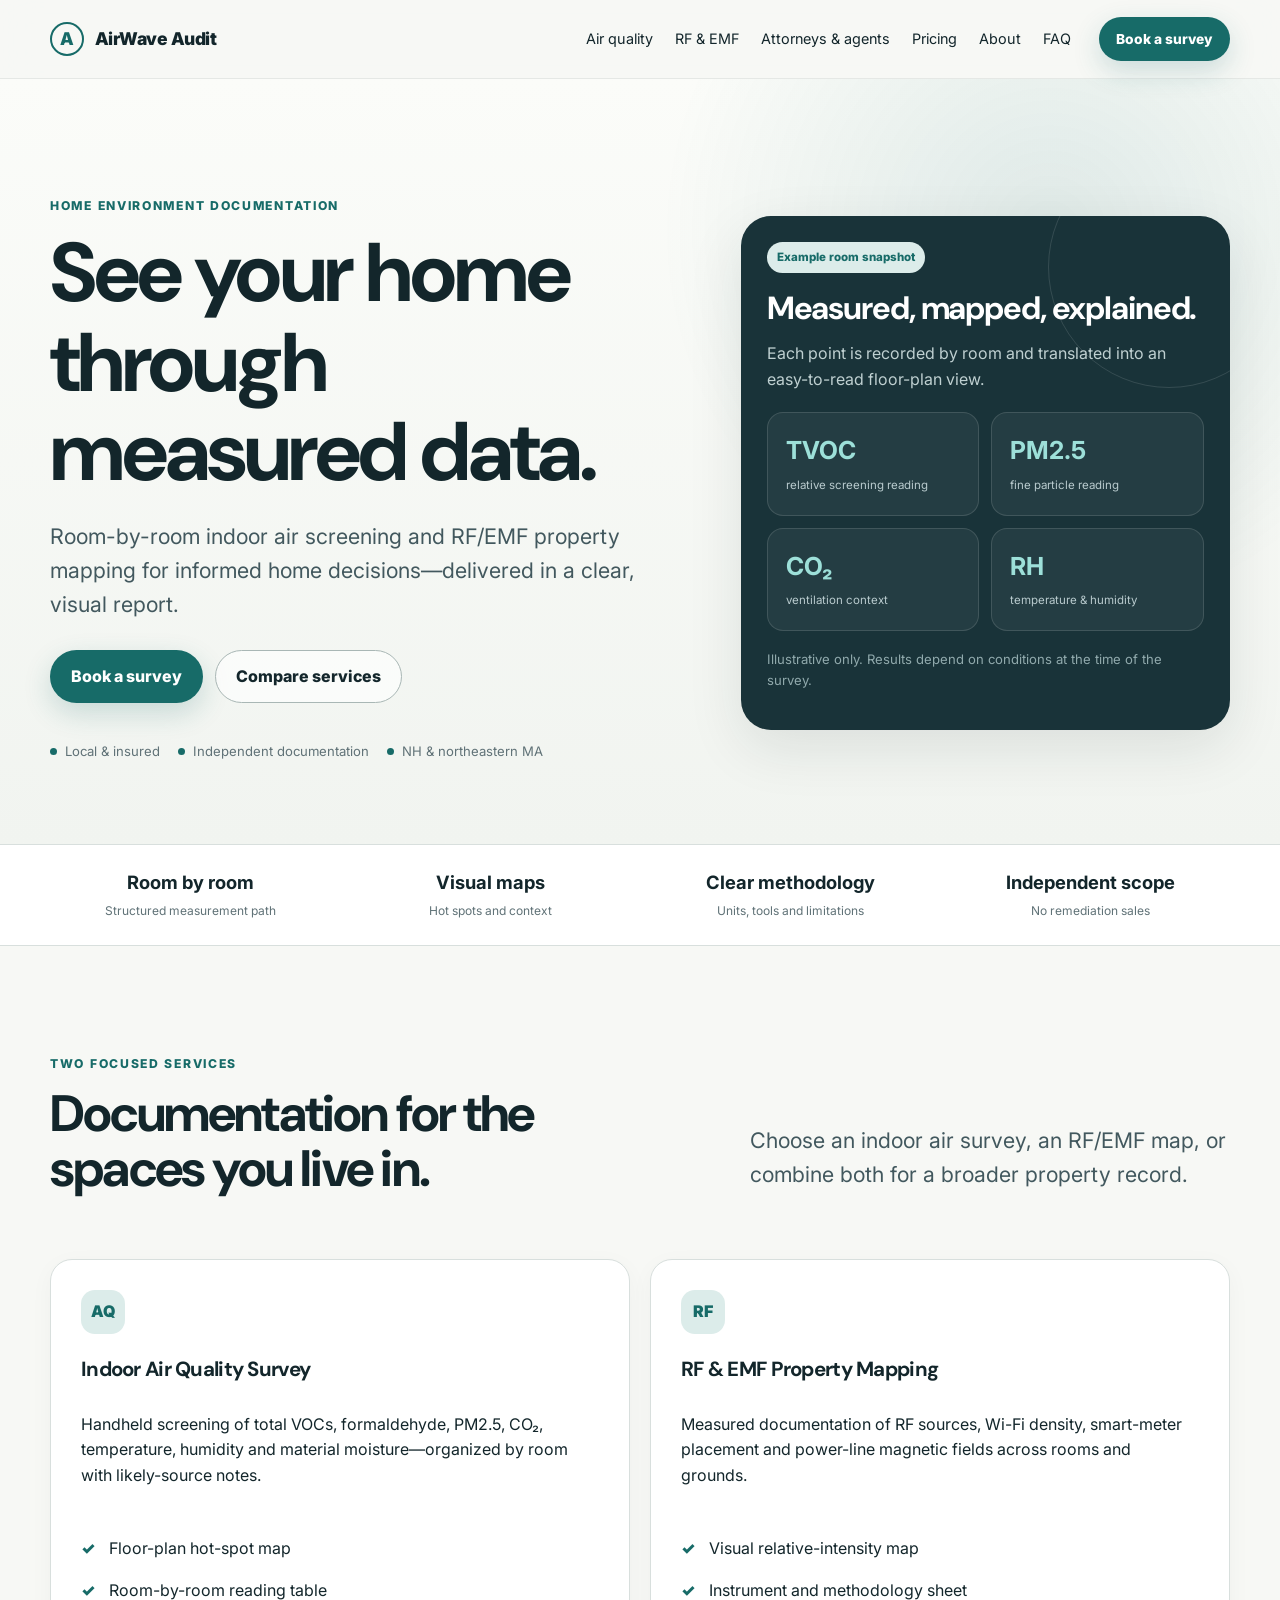
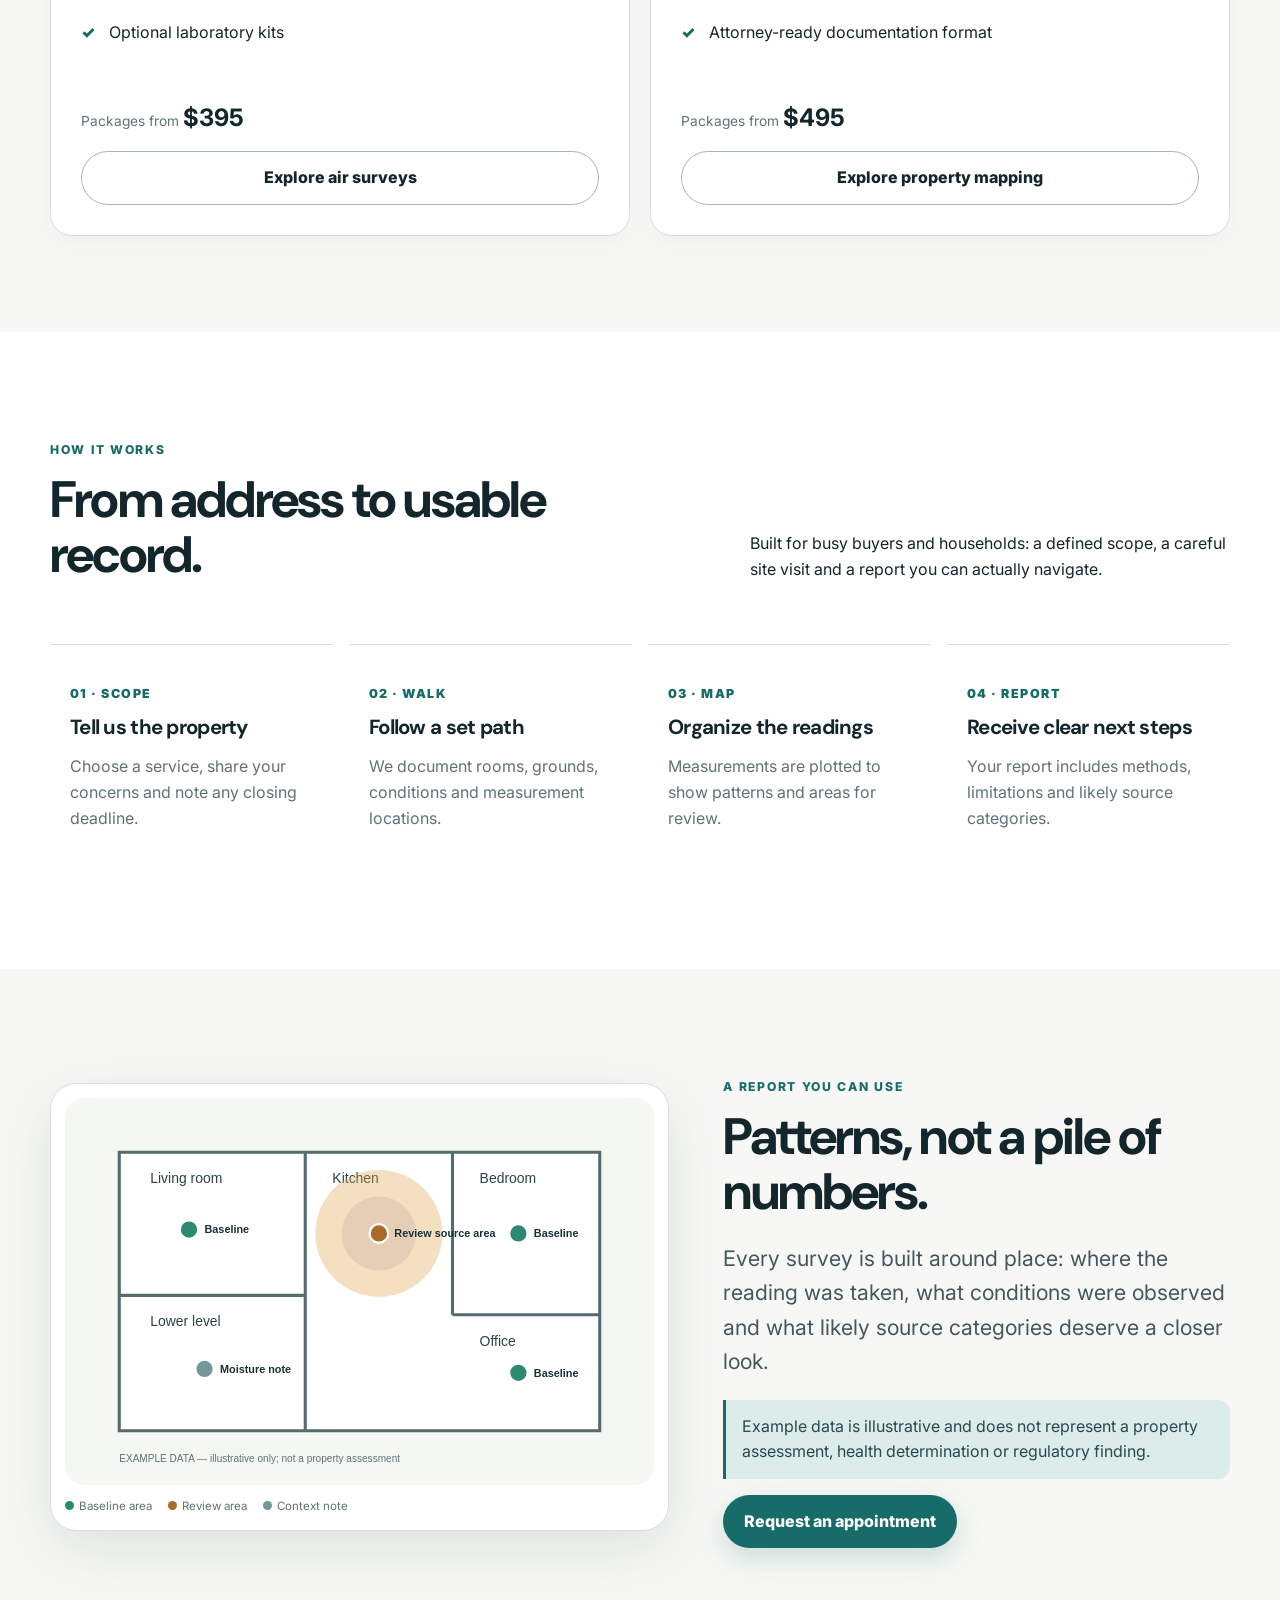
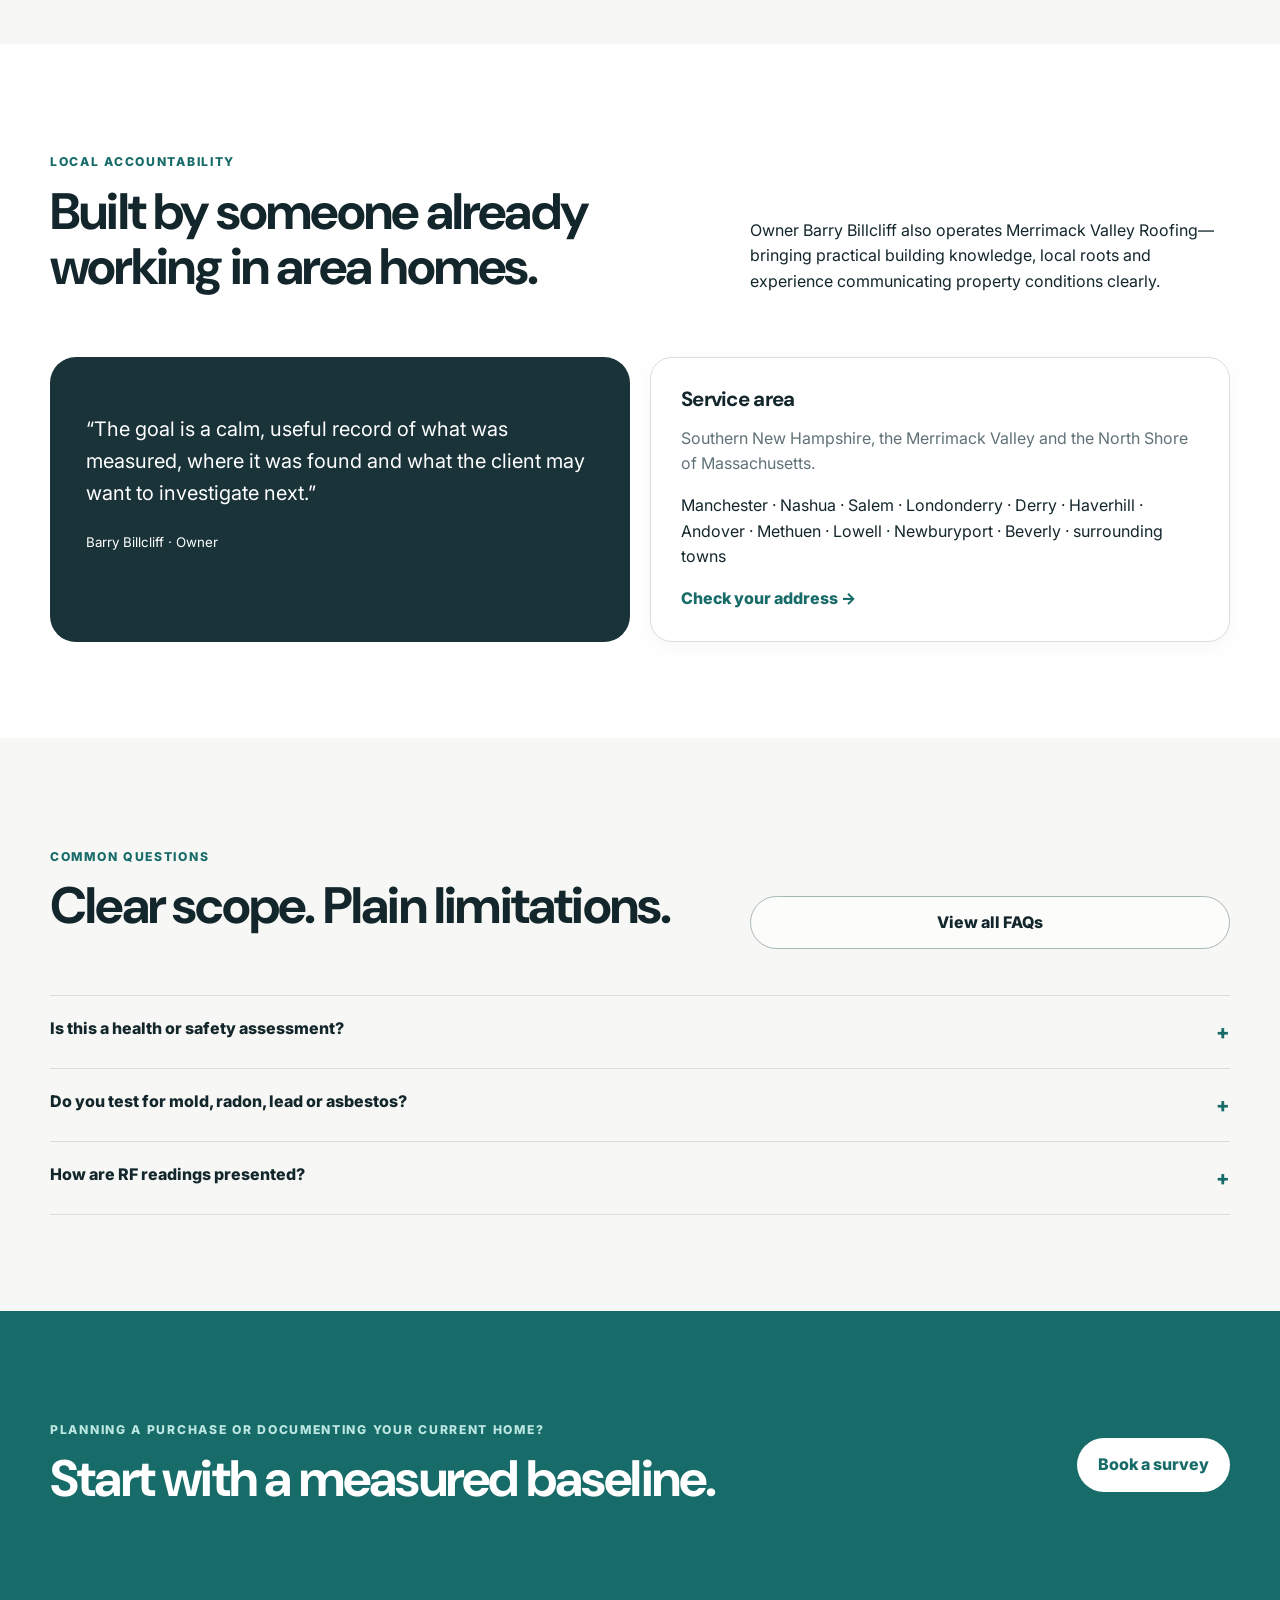
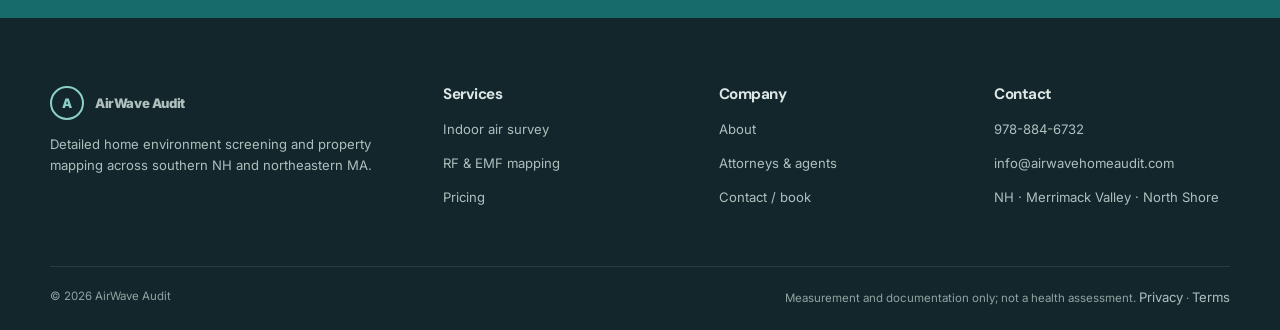
==== index.html @ 29120392 "Launch AirWave Audit website" ====
<!doctype html>
<html lang="en">
  <head>
    <meta charset="utf-8" />
    <meta name="viewport" content="width=device-width,initial-scale=1" />
    <title>AirWave Audit | Home Air, RF & EMF Mapping in NH & MA</title>
    <meta
      name="description"
      content="Detailed indoor air screening and RF/EMF property mapping for home buyers, families, agents and attorneys across southern New Hampshire and northeastern Massachusetts."
    />
    <link rel="canonical" href="https://airwavehomeaudit.com/" />
    <link rel="preconnect" href="https://fonts.googleapis.com" />
    <link rel="preconnect" href="https://fonts.gstatic.com" crossorigin />
    <link
      href="https://fonts.googleapis.com/css2?family=DM+Sans:wght@500;600;700&family=Inter:wght@400;600;700;800&display=swap"
      rel="stylesheet"
    />
    <link rel="stylesheet" href="/assets/styles.css" />
    <script type="application/ld+json">
      {
        "@context": "https://schema.org",
        "@type": "LocalBusiness",
        "name": "AirWave Audit",
        "url": "https://airwavehomeaudit.com",
        "telephone": "+19788846732",
        "email": "info@airwavehomeaudit.com",
        "areaServed": [
          "Southern New Hampshire",
          "Merrimack Valley Massachusetts",
          "North Shore Massachusetts"
        ],
        "founder": { "@type": "Person", "name": "Barry Billcliff" },
        "description": "Home environment screening and RF/EMF property mapping services."
      }
    </script>
  </head>
  <body>
    <a class="skip" href="#main">Skip to content</a>
    <header class="site-header">
      <div class="container nav">
        <a class="brand" href="/"
          ><span class="brand-mark">A</span>AirWave Audit</a
        >
        <nav class="navlinks" aria-label="Primary">
          <a href="/air-quality/">Air quality</a
          ><a href="/rf-emf/">RF &amp; EMF</a
          ><a href="/attorneys-agents/">Attorneys &amp; agents</a
          ><a href="/pricing/">Pricing</a><a href="/about/">About</a
          ><a href="/faq/">FAQ</a>
        </nav>
        <button class="menu" aria-label="Open menu" aria-expanded="false">
          ☰</button
        ><a class="btn btn-primary btn-small" href="/book/">Book a survey</a>
      </div>
    </header>
    <main id="main">
      <section class="hero">
        <div class="container hero-grid">
          <div>
            <p class="eyebrow">Home environment documentation</p>
            <h1>See your home through measured data.</h1>
            <p class="lead">
              Room-by-room indoor air screening and RF/EMF property mapping for
              informed home decisions—delivered in a clear, visual report.
            </p>
            <div class="actions">
              <a class="btn btn-primary" href="/book/">Book a survey</a
              ><a class="btn btn-secondary" href="#services"
                >Compare services</a
              >
            </div>
            <div class="hero-proof">
              <span><i></i>Local &amp; insured</span
              ><span><i></i>Independent documentation</span
              ><span><i></i>NH &amp; northeastern MA</span>
            </div>
          </div>
          <div class="instrument-card" aria-label="Example survey readings">
            <span class="tag">Example room snapshot</span>
            <h2 style="font-size: 2rem; margin-top: 18px">
              Measured, mapped, explained.
            </h2>
            <p style="color: #bfd0d1">
              Each point is recorded by room and translated into an easy-to-read
              floor-plan view.
            </p>
            <div class="meter-row">
              <div class="meter">
                <strong>TVOC</strong><span>relative screening reading</span>
              </div>
              <div class="meter">
                <strong>PM2.5</strong><span>fine particle reading</span>
              </div>
              <div class="meter">
                <strong>CO₂</strong><span>ventilation context</span>
              </div>
              <div class="meter">
                <strong>RH</strong><span>temperature &amp; humidity</span>
              </div>
            </div>
            <p class="small" style="color: #91aaad; margin-top: 18px">
              Illustrative only. Results depend on conditions at the time of the
              survey.
            </p>
          </div>
        </div>
      </section>
      <div class="strip">
        <div class="container strip-inner">
          <div>
            <strong>Room by room</strong
            ><span>Structured measurement path</span>
          </div>
          <div>
            <strong>Visual maps</strong><span>Hot spots and context</span>
          </div>
          <div>
            <strong>Clear methodology</strong
            ><span>Units, tools and limitations</span>
          </div>
          <div>
            <strong>Independent scope</strong><span>No remediation sales</span>
          </div>
        </div>
      </div>
      <section id="services">
        <div class="container">
          <div class="section-head reveal">
            <div>
              <p class="eyebrow">Two focused services</p>
              <h2>Documentation for the spaces you live in.</h2>
            </div>
            <p class="lead">
              Choose an indoor air survey, an RF/EMF map, or combine both for a
              broader property record.
            </p>
          </div>
          <div class="cards">
            <article class="card card-lift service-card reveal">
              <div class="icon">AQ</div>
              <h3>Indoor Air Quality Survey</h3>
              <p>
                Handheld screening of total VOCs, formaldehyde, PM2.5, CO₂,
                temperature, humidity and material moisture—organized by room
                with likely-source notes.
              </p>
              <ul class="checks">
                <li>Floor-plan hot-spot map</li>
                <li>Room-by-room reading table</li>
                <li>Optional laboratory kits</li>
              </ul>
              <p class="price">Packages from <strong>$395</strong></p>
              <a class="btn btn-secondary" href="/air-quality/"
                >Explore air surveys</a
              >
            </article>
            <article class="card card-lift service-card reveal">
              <div class="icon">RF</div>
              <h3>RF &amp; EMF Property Mapping</h3>
              <p>
                Measured documentation of RF sources, Wi-Fi density, smart-meter
                placement and power-line magnetic fields across rooms and
                grounds.
              </p>
              <ul class="checks">
                <li>Visual relative-intensity map</li>
                <li>Instrument and methodology sheet</li>
                <li>Attorney-ready documentation format</li>
              </ul>
              <p class="price">Packages from <strong>$495</strong></p>
              <a class="btn btn-secondary" href="/rf-emf/"
                >Explore property mapping</a
              >
            </article>
          </div>
        </div>
      </section>
      <section style="background: #fff">
        <div class="container">
          <div class="section-head">
            <div>
              <p class="eyebrow">How it works</p>
              <h2>From address to usable record.</h2>
            </div>
            <p>
              Built for busy buyers and households: a defined scope, a careful
              site visit and a report you can actually navigate.
            </p>
          </div>
          <div class="steps">
            <div class="step reveal">
              <p class="step-num">01 · SCOPE</p>
              <h3>Tell us the property</h3>
              <p class="muted">
                Choose a service, share your concerns and note any closing
                deadline.
              </p>
            </div>
            <div class="step reveal">
              <p class="step-num">02 · WALK</p>
              <h3>Follow a set path</h3>
              <p class="muted">
                We document rooms, grounds, conditions and measurement
                locations.
              </p>
            </div>
            <div class="step reveal">
              <p class="step-num">03 · MAP</p>
              <h3>Organize the readings</h3>
              <p class="muted">
                Measurements are plotted to show patterns and areas for review.
              </p>
            </div>
            <div class="step reveal">
              <p class="step-num">04 · REPORT</p>
              <h3>Receive clear next steps</h3>
              <p class="muted">
                Your report includes methods, limitations and likely source
                categories.
              </p>
            </div>
          </div>
        </div>
      </section>
      <section>
        <div class="container map-grid">
          <div class="map-frame reveal">
            <img
              src="/assets/floor-map.svg"
              alt="Illustrative sample indoor air floor-plan map"
            />
            <div class="map-legend">
              <span><i style="background: #2c8a72"></i>Baseline area</span
              ><span><i style="background: #a76a2a"></i>Review area</span
              ><span><i style="background: #73979a"></i>Context note</span>
            </div>
          </div>
          <div>
            <p class="eyebrow">A report you can use</p>
            <h2>Patterns, not a pile of numbers.</h2>
            <p class="lead">
              Every survey is built around place: where the reading was taken,
              what conditions were observed and what likely source categories
              deserve a closer look.
            </p>
            <p class="notice">
              Example data is illustrative and does not represent a property
              assessment, health determination or regulatory finding.
            </p>
            <a class="btn btn-primary" href="/book/">Request an appointment</a>
          </div>
        </div>
      </section>
      <section style="background: #fff">
        <div class="container">
          <div class="section-head">
            <div>
              <p class="eyebrow">Local accountability</p>
              <h2>Built by someone already working in area homes.</h2>
            </div>
            <p>
              Owner Barry Billcliff also operates Merrimack Valley
              Roofing—bringing practical building knowledge, local roots and
              experience communicating property conditions clearly.
            </p>
          </div>
          <div class="cards">
            <div class="quote">
              <p>
                “The goal is a calm, useful record of what was measured, where
                it was found and what the client may want to investigate next.”
              </p>
              <small>Barry Billcliff · Owner</small>
            </div>
            <div class="card">
              <h3>Service area</h3>
              <p class="muted">
                Southern New Hampshire, the Merrimack Valley and the North Shore
                of Massachusetts.
              </p>
              <p>
                Manchester · Nashua · Salem · Londonderry · Derry · Haverhill ·
                Andover · Methuen · Lowell · Newburyport · Beverly · surrounding
                towns
              </p>
              <a href="/book/" style="color: var(--teal); font-weight: 800"
                >Check your address →</a
              >
            </div>
          </div>
        </div>
      </section>
      <section>
        <div class="container">
          <div class="section-head">
            <div>
              <p class="eyebrow">Common questions</p>
              <h2>Clear scope. Plain limitations.</h2>
            </div>
            <a class="btn btn-secondary" href="/faq/">View all FAQs</a>
          </div>
          <div class="faq">
            <details>
              <summary>Is this a health or safety assessment?</summary>
              <p>
                No. AirWave Audit provides measurement, screening and
                documentation. It does not diagnose health conditions or label a
                property safe or unsafe.
              </p>
            </details>
            <details>
              <summary>Do you test for mold, radon, lead or asbestos?</summary>
              <p>
                Those are specialist scopes. We may document relevant
                observations or moisture readings and refer clients to properly
                qualified providers for those services.
              </p>
            </details>
            <details>
              <summary>How are RF readings presented?</summary>
              <p>
                Readings are mapped by location with the instrument, units and
                survey method identified. FCC limits may be included for
                reference; the service is not a health assessment.
              </p>
            </details>
          </div>
        </div>
      </section>
      <section class="cta">
        <div class="container">
          <div>
            <p class="eyebrow" style="color: #bde7e2">
              Planning a purchase or documenting your current home?
            </p>
            <h2>Start with a measured baseline.</h2>
          </div>
          <a
            class="btn"
            style="background: #fff; color: var(--teal)"
            href="/book/"
            >Book a survey</a
          >
        </div>
      </section>
    </main>
    <footer class="footer">
      <div class="container">
        <div class="footer-grid">
          <div>
            <a class="brand" href="/"
              ><span
                class="brand-mark"
                style="border-color: #8cd0c8; color: #8cd0c8"
                >A</span
              >AirWave Audit</a
            >
            <p>
              Detailed home environment screening and property mapping across
              southern NH and northeastern MA.
            </p>
          </div>
          <div>
            <h3>Services</h3>
            <p><a href="/air-quality/">Indoor air survey</a></p>
            <p><a href="/rf-emf/">RF &amp; EMF mapping</a></p>
            <p><a href="/pricing/">Pricing</a></p>
          </div>
          <div>
            <h3>Company</h3>
            <p><a href="/about/">About</a></p>
            <p><a href="/attorneys-agents/">Attorneys &amp; agents</a></p>
            <p><a href="/book/">Contact / book</a></p>
          </div>
          <div>
            <h3>Contact</h3>
            <p><a href="tel:+19788846732">978-884-6732</a></p>
            <p><a href="mailto:info@airwavehomeaudit.com">info@airwavehomeaudit.com</a></p>
            <p>NH · Merrimack Valley · North Shore</p>
          </div>
        </div>
        <div class="footer-bottom">
          <span>© <span data-year></span> AirWave Audit</span
          ><span
            >Measurement and documentation only; not a health assessment.
            <a href="/privacy/">Privacy</a> · <a href="/terms/">Terms</a></span
          >
        </div>
      </div>
    </footer>
    <script src="/assets/site.js" defer></script>
  </body>
</html>
---- assets/styles.css ----
:root {
  --ink: #13262b;
  --muted: #607277;
  --paper: #f7f8f5;
  --white: #fff;
  --teal: #176b68;
  --teal2: #dcecea;
  --sand: #e9e4da;
  --line: #d8dfdd;
  --amber: #a76a2a;
  --max: 1180px;
  --radius: 22px;
  --shadow: 0 18px 55px rgba(19, 38, 43, 0.1);
}
* {
  box-sizing: border-box;
}
html {
  scroll-behavior: smooth;
}
body {
  margin: 0;
  color: var(--ink);
  background: var(--paper);
  font-family:
    Inter,
    ui-sans-serif,
    system-ui,
    -apple-system,
    "Segoe UI",
    sans-serif;
  line-height: 1.6;
}
a {
  color: inherit;
  text-decoration: none;
}
img,
svg {
  max-width: 100%;
  display: block;
}
button,
input,
select,
textarea {
  font: inherit;
}
.container {
  width: min(var(--max), calc(100% - 32px));
  margin: auto;
}
.skip {
  position: absolute;
  left: -999px;
  top: 8px;
  background: #fff;
  padding: 10px;
  z-index: 100;
}
.skip:focus {
  left: 8px;
}
.eyebrow {
  font-size: 0.76rem;
  font-weight: 800;
  letter-spacing: 0.14em;
  text-transform: uppercase;
  color: var(--teal);
}
h1,
h2,
h3 {
  font-family: "DM Sans", Inter, sans-serif;
  line-height: 1.08;
  margin: 0 0 16px;
  letter-spacing: -0.035em;
}
h1 {
  font-size: clamp(2.8rem, 6.5vw, 6rem);
  max-width: 900px;
}
h2 {
  font-size: clamp(2rem, 4vw, 3.8rem);
}
h3 {
  font-size: 1.28rem;
}
.lead {
  font-size: clamp(1.08rem, 2vw, 1.34rem);
  color: #42585e;
  max-width: 760px;
}
.small {
  font-size: 0.82rem;
}
.muted {
  color: var(--muted);
}
.site-header {
  position: sticky;
  top: 0;
  z-index: 50;
  background: rgba(247, 248, 245, 0.9);
  backdrop-filter: blur(18px);
  border-bottom: 1px solid rgba(19, 38, 43, 0.08);
}
.nav {
  height: 78px;
  display: flex;
  align-items: center;
  gap: 28px;
}
.brand {
  display: flex;
  align-items: center;
  gap: 11px;
  font-weight: 850;
  letter-spacing: -0.03em;
  font-size: 1.1rem;
}
.brand-mark {
  width: 34px;
  height: 34px;
  border: 2px solid var(--teal);
  border-radius: 50%;
  display: grid;
  place-items: center;
  color: var(--teal);
}
.navlinks {
  margin-left: auto;
  display: flex;
  gap: 22px;
  align-items: center;
  font-size: 0.9rem;
}
.navlinks a:hover,
.footer a:hover {
  color: var(--teal);
}
.menu {
  display: none;
  margin-left: auto;
  border: 0;
  background: none;
  font-size: 1.5rem;
}
.btn {
  display: inline-flex;
  justify-content: center;
  align-items: center;
  border-radius: 999px;
  padding: 13px 20px;
  border: 1px solid transparent;
  font-weight: 800;
  transition:
    0.22s transform,
    0.22s background,
    0.22s box-shadow;
  cursor: pointer;
}
.btn:hover {
  transform: translateY(-2px);
}
.btn-primary {
  background: var(--teal);
  color: #fff;
  box-shadow: 0 10px 28px rgba(23, 107, 104, 0.2);
}
.btn-primary:hover {
  background: #0f5653;
}
.btn-secondary {
  border-color: #a9b7b5;
  background: rgba(255, 255, 255, 0.65);
}
.btn-small {
  padding: 10px 16px;
  font-size: 0.86rem;
}
.hero {
  padding: 105px 0 82px;
  background:
    radial-gradient(
      circle at 82% 20%,
      rgba(23, 107, 104, 0.12),
      transparent 32%
    ),
    linear-gradient(180deg, #fbfcf9, #f1f4f0);
}
.hero-grid {
  display: grid;
  grid-template-columns: 1.12fr 0.88fr;
  gap: 68px;
  align-items: center;
}
.actions {
  display: flex;
  gap: 12px;
  flex-wrap: wrap;
  margin-top: 28px;
}
.hero-proof {
  display: flex;
  gap: 18px;
  flex-wrap: wrap;
  margin-top: 38px;
  color: var(--muted);
  font-size: 0.82rem;
}
.hero-proof span {
  display: flex;
  gap: 8px;
  align-items: center;
}
.hero-proof i {
  width: 7px;
  height: 7px;
  border-radius: 50%;
  background: var(--teal);
}
.instrument-card {
  border-radius: 30px;
  padding: 26px;
  background: #193339;
  color: #fff;
  box-shadow: var(--shadow);
  position: relative;
  overflow: hidden;
}
.instrument-card:before {
  content: "";
  position: absolute;
  width: 240px;
  height: 240px;
  border: 1px solid rgba(255, 255, 255, 0.12);
  border-radius: 50%;
  right: -60px;
  top: -70px;
}
.meter-row {
  display: grid;
  grid-template-columns: repeat(2, 1fr);
  gap: 12px;
  margin-top: 20px;
}
.meter {
  padding: 18px;
  border: 1px solid rgba(255, 255, 255, 0.13);
  border-radius: 16px;
  background: rgba(255, 255, 255, 0.05);
}
.meter strong {
  display: block;
  font-size: 1.55rem;
  color: #9de0d9;
}
.meter span {
  font-size: 0.72rem;
  color: #b9cbce;
}
.notice {
  padding: 14px 16px;
  border-left: 3px solid var(--teal);
  background: var(--teal2);
  color: #29494d;
  border-radius: 0 12px 12px 0;
}
.strip {
  border-block: 1px solid var(--line);
  background: #fff;
}
.strip-inner {
  min-height: 100px;
  display: grid;
  grid-template-columns: repeat(4, 1fr);
  align-items: center;
  gap: 20px;
  text-align: center;
}
.strip strong {
  display: block;
  font-size: 1.15rem;
}
.strip span {
  font-size: 0.75rem;
  color: var(--muted);
}
section {
  padding: 96px 0;
}
.section-head {
  display: grid;
  grid-template-columns: 1fr 0.75fr;
  gap: 60px;
  align-items: end;
  margin-bottom: 46px;
}
.cards {
  display: grid;
  grid-template-columns: repeat(2, 1fr);
  gap: 20px;
}
.card {
  padding: 30px;
  border: 1px solid var(--line);
  border-radius: var(--radius);
  background: #fff;
  box-shadow: 0 6px 24px rgba(19, 38, 43, 0.035);
}
.card-lift {
  transition:
    0.25s transform,
    0.25s box-shadow;
}
.card-lift:hover {
  transform: translateY(-5px);
  box-shadow: var(--shadow);
}
.icon {
  width: 44px;
  height: 44px;
  border-radius: 14px;
  display: grid;
  place-items: center;
  background: var(--teal2);
  color: var(--teal);
  font-weight: 900;
  margin-bottom: 24px;
}
.service-card {
  display: flex;
  flex-direction: column;
}
.service-card .price {
  margin-top: auto;
  padding-top: 22px;
  font-size: 0.86rem;
  color: var(--muted);
}
.service-card .price strong {
  font-size: 1.5rem;
  color: var(--ink);
}
.steps {
  display: grid;
  grid-template-columns: repeat(4, 1fr);
  gap: 16px;
}
.step {
  padding: 26px 20px;
  border-top: 1px solid var(--line);
}
.step-num {
  font-weight: 900;
  color: var(--teal);
  font-size: 0.78rem;
  letter-spacing: 0.12em;
}
.map-grid {
  display: grid;
  grid-template-columns: 1.1fr 0.9fr;
  gap: 54px;
  align-items: center;
}
.map-frame {
  padding: 14px;
  border: 1px solid var(--line);
  border-radius: 26px;
  background: #fff;
  box-shadow: var(--shadow);
}
.map-legend {
  display: flex;
  gap: 16px;
  margin-top: 12px;
  font-size: 0.72rem;
  color: var(--muted);
}
.map-legend i {
  display: inline-block;
  width: 9px;
  height: 9px;
  border-radius: 50%;
  margin-right: 5px;
}
.tag {
  display: inline-flex;
  border-radius: 999px;
  background: var(--teal2);
  color: var(--teal);
  padding: 6px 10px;
  font-size: 0.72rem;
  font-weight: 800;
}
.checks {
  list-style: none;
  padding: 0;
  margin: 24px 0;
}
.checks li {
  padding: 8px 0 8px 28px;
  position: relative;
}
.checks li:before {
  content: "✓";
  position: absolute;
  left: 0;
  color: var(--teal);
  font-weight: 900;
}
.pricing {
  display: grid;
  grid-template-columns: repeat(3, 1fr);
  gap: 18px;
}
.price-card {
  padding: 30px;
  border: 1px solid var(--line);
  border-radius: 24px;
  background: #fff;
}
.price-card.featured {
  border: 2px solid var(--teal);
  box-shadow: var(--shadow);
}
.price-card .amount {
  font-size: 2.2rem;
  font-weight: 900;
  letter-spacing: -0.05em;
}
.price-card .amount small {
  font-size: 0.8rem;
  color: var(--muted);
  letter-spacing: 0;
}
.quote {
  padding: 36px;
  border-radius: 26px;
  background: #193339;
  color: #fff;
}
.quote p {
  font-size: 1.25rem;
}
.faq {
  border-top: 1px solid var(--line);
}
details {
  border-bottom: 1px solid var(--line);
  padding: 20px 0;
}
summary {
  cursor: pointer;
  font-weight: 800;
  list-style: none;
  display: flex;
  justify-content: space-between;
  gap: 20px;
}
summary:after {
  content: "+";
  color: var(--teal);
  font-size: 1.25rem;
}
details[open] summary:after {
  content: "–";
}
details p {
  color: var(--muted);
  max-width: 850px;
}
.cta {
  background: var(--teal);
  color: #fff;
}
.cta .container {
  display: flex;
  align-items: center;
  justify-content: space-between;
  gap: 40px;
}
.page-hero {
  padding: 105px 0 64px;
  background: linear-gradient(180deg, #f8faf7, #eef3ef);
}
.page-hero h1 {
  font-size: clamp(2.7rem, 5vw, 5.2rem);
}
.split {
  display: grid;
  grid-template-columns: 1fr 1fr;
  gap: 54px;
  align-items: start;
}
.measure-grid {
  display: grid;
  grid-template-columns: repeat(3, 1fr);
  gap: 14px;
}
.measure {
  padding: 20px;
  border: 1px solid var(--line);
  border-radius: 16px;
  background: #fff;
}
.measure b {
  display: block;
  color: var(--teal);
  font-size: 1.05rem;
}
.table-wrap {
  overflow-x: auto;
  border: 1px solid var(--line);
  border-radius: 18px;
  background: #fff;
}
table {
  width: 100%;
  border-collapse: collapse;
  min-width: 650px;
}
th,
td {
  padding: 16px;
  text-align: left;
  border-bottom: 1px solid var(--line);
}
th {
  background: #edf4f1;
  font-size: 0.8rem;
}
.attorney {
  padding: 34px;
  border-radius: 24px;
  background: #e9e4da;
}
.form-layout {
  display: grid;
  grid-template-columns: 0.75fr 1.25fr;
  gap: 52px;
}
.form-card {
  padding: 30px;
  border: 1px solid var(--line);
  border-radius: 24px;
  background: #fff;
  box-shadow: var(--shadow);
}
.field-grid {
  display: grid;
  grid-template-columns: 1fr 1fr;
  gap: 16px;
}
.field {
  margin-bottom: 17px;
}
label {
  display: block;
  font-weight: 750;
  font-size: 0.82rem;
  margin-bottom: 7px;
}
input,
select,
textarea {
  width: 100%;
  border: 1px solid #afbfbc;
  border-radius: 11px;
  background: #fff;
  padding: 13px;
  color: var(--ink);
}
input:focus,
select:focus,
textarea:focus {
  outline: 3px solid rgba(23, 107, 104, 0.2);
  border-color: var(--teal);
}
.consent {
  display: flex;
  gap: 10px;
  align-items: flex-start;
  color: var(--muted);
  font-size: 0.78rem;
}
.consent input {
  width: auto;
  margin-top: 4px;
}
.legal {
  max-width: 850px;
}
.legal h2 {
  font-size: 1.8rem;
  margin-top: 42px;
}
.footer {
  padding: 68px 0 22px;
  background: #13262b;
  color: #dce7e5;
}
.footer-grid {
  display: grid;
  grid-template-columns: 1.5fr 1fr 1fr 1fr;
  gap: 40px;
}
.footer h3 {
  font-size: 0.95rem;
}
.footer a,
.footer p {
  color: #aebfbd;
  font-size: 0.82rem;
}
.footer-bottom {
  margin-top: 45px;
  padding-top: 20px;
  border-top: 1px solid rgba(255, 255, 255, 0.1);
  display: flex;
  justify-content: space-between;
  gap: 20px;
  color: #8fa4a1;
  font-size: 0.72rem;
}
.reveal {
  opacity: 1;
  transform: none;
  transition:
    0.65s opacity,
    0.65s transform;
}
.js .reveal {
  opacity: 0;
  transform: translateY(18px);
}
.js .reveal.visible {
  opacity: 1;
  transform: none;
}
@media (max-width: 900px) {
  .navlinks {
    display: none;
    position: fixed;
    inset: 78px 0 auto;
    background: var(--paper);
    padding: 24px 18px;
    flex-direction: column;
    align-items: flex-start;
    border-bottom: 1px solid var(--line);
  }
  .navlinks.open {
    display: flex;
  }
  .menu {
    display: block;
  }
  .nav > .btn {
    display: none;
  }
  .hero-grid,
  .section-head,
  .map-grid,
  .split,
  .form-layout {
    grid-template-columns: 1fr;
  }
  .hero {
    padding-top: 70px;
  }
  .steps {
    grid-template-columns: 1fr 1fr;
  }
  .pricing {
    grid-template-columns: 1fr;
  }
  .measure-grid {
    grid-template-columns: 1fr 1fr;
  }
  .strip-inner {
    grid-template-columns: 1fr 1fr;
    padding: 22px 0;
  }
  .footer-grid {
    grid-template-columns: 1fr 1fr;
  }
  .cta .container {
    align-items: flex-start;
    flex-direction: column;
  }
}
@media (max-width: 580px) {
  .container {
    width: min(var(--max), calc(100% - 24px));
  }
  .cards,
  .steps,
  .measure-grid,
  .field-grid {
    grid-template-columns: 1fr;
  }
  .hero {
    padding: 62px 0;
  }
  .instrument-card {
    padding: 20px;
  }
  .meter-row {
    grid-template-columns: 1fr 1fr;
  }
  .actions .btn {
    width: 100%;
  }
  section {
    padding: 72px 0;
  }
  .footer-grid {
    grid-template-columns: 1fr;
  }
  .footer-bottom {
    display: block;
  }
  .strip-inner {
    grid-template-columns: 1fr 1fr;
  }
  .card,
  .price-card,
  .form-card {
    padding: 22px;
  }
}
@media (prefers-reduced-motion: reduce) {
  * {
    scroll-behavior: auto !important;
    transition: none !important;
  }
  .reveal {
    opacity: 1 !important;
    transform: none !important;
  }
}
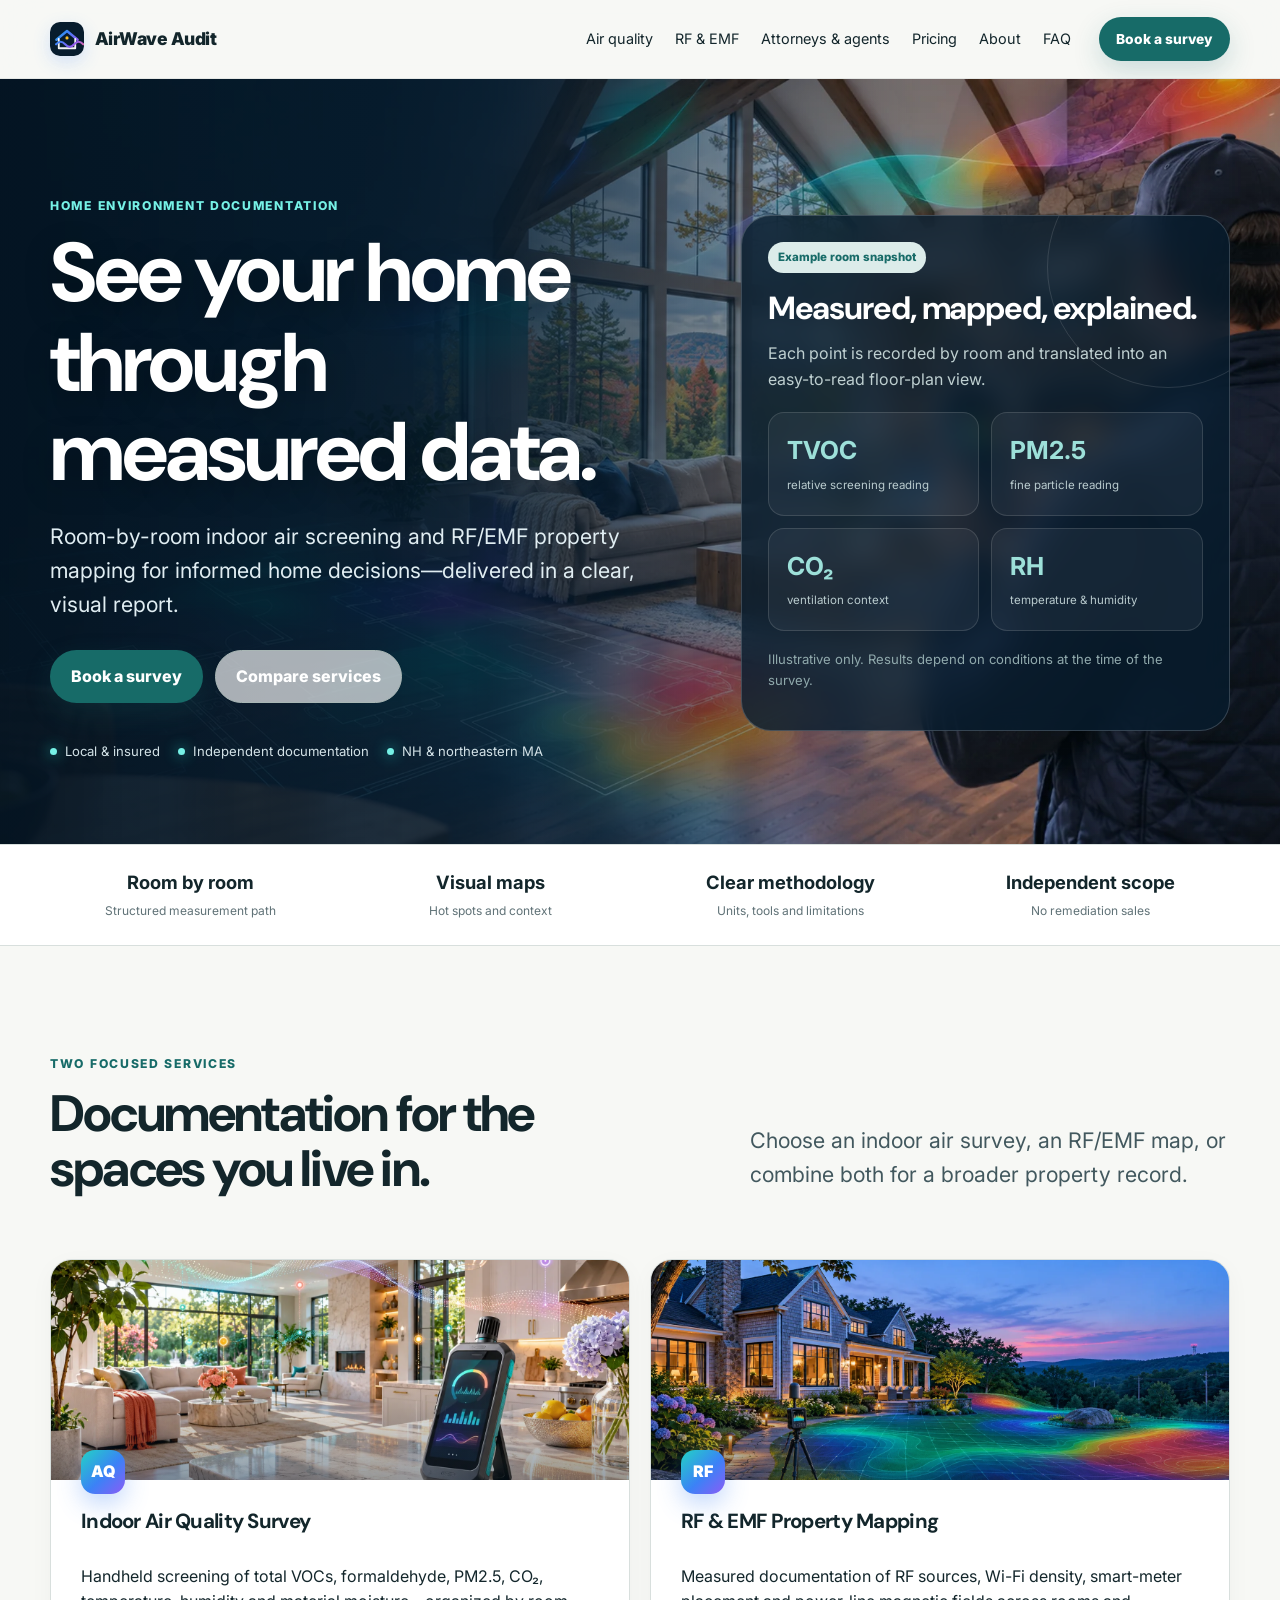
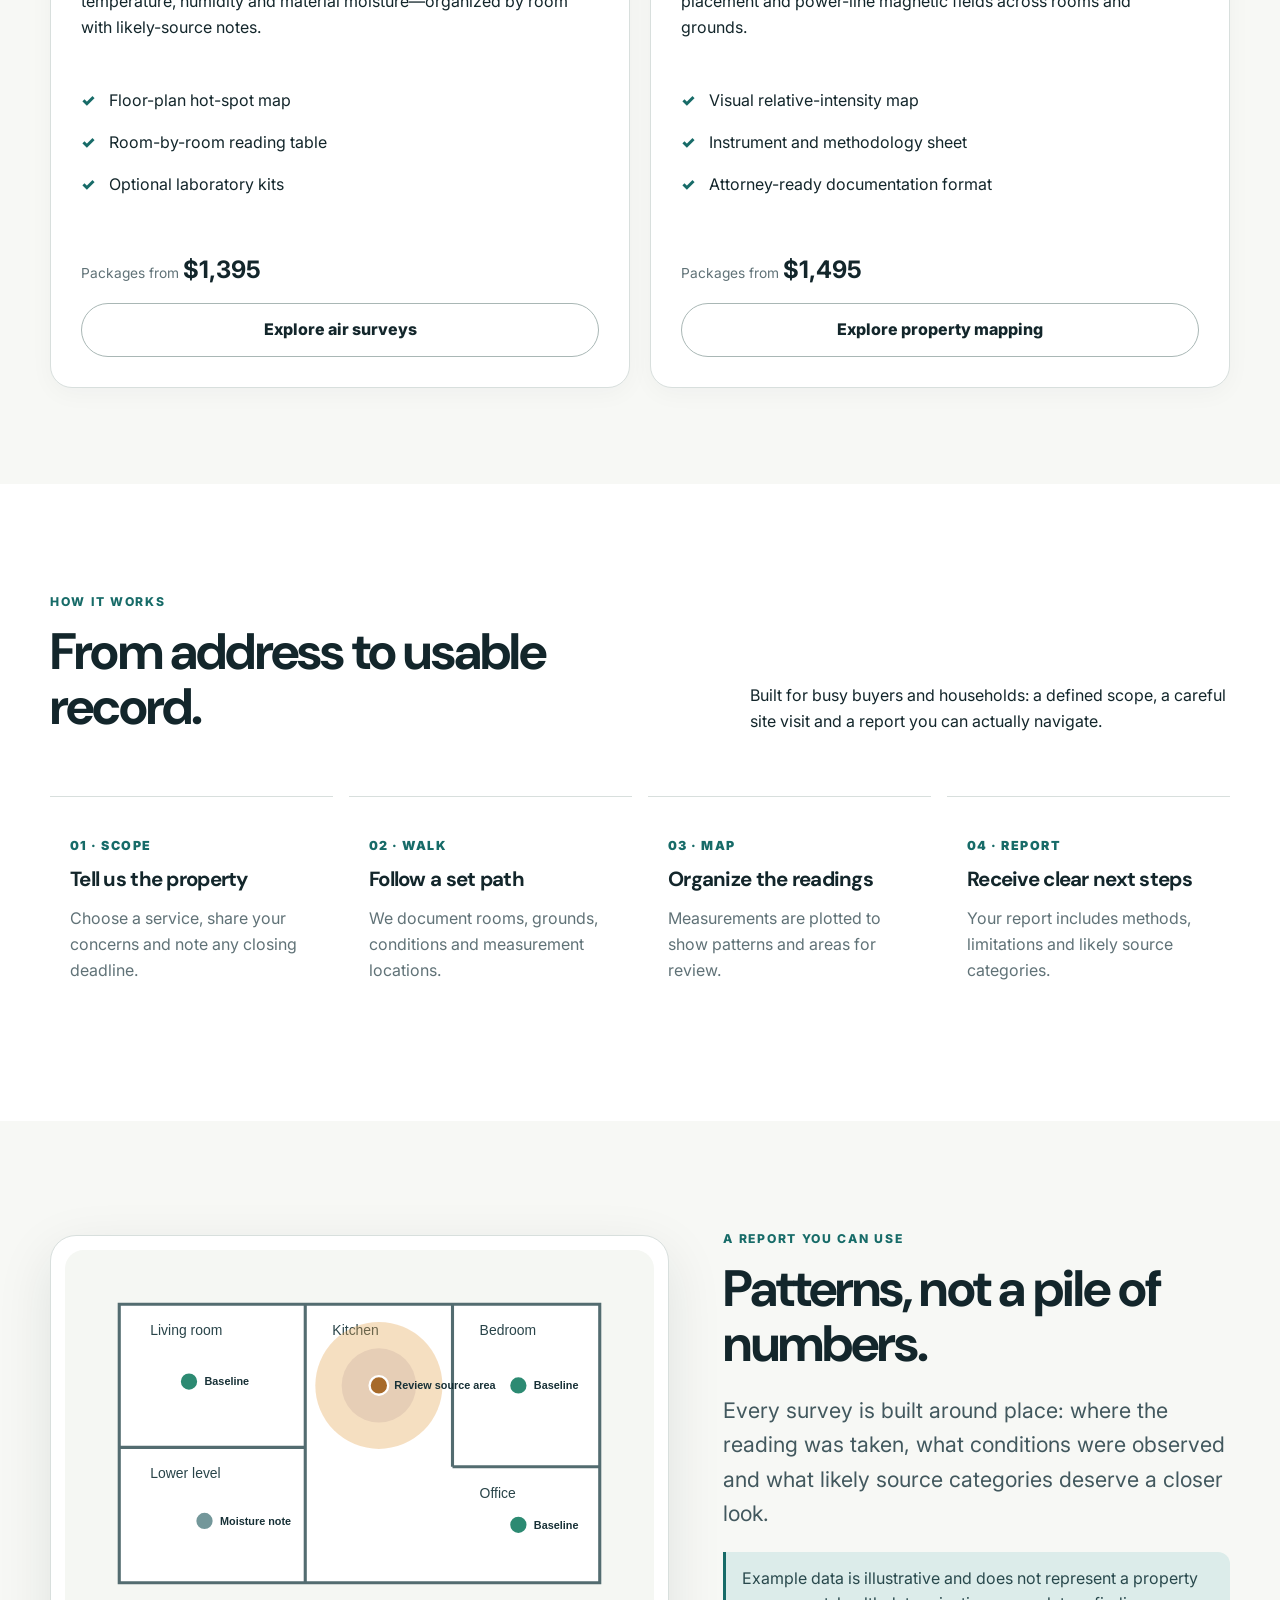
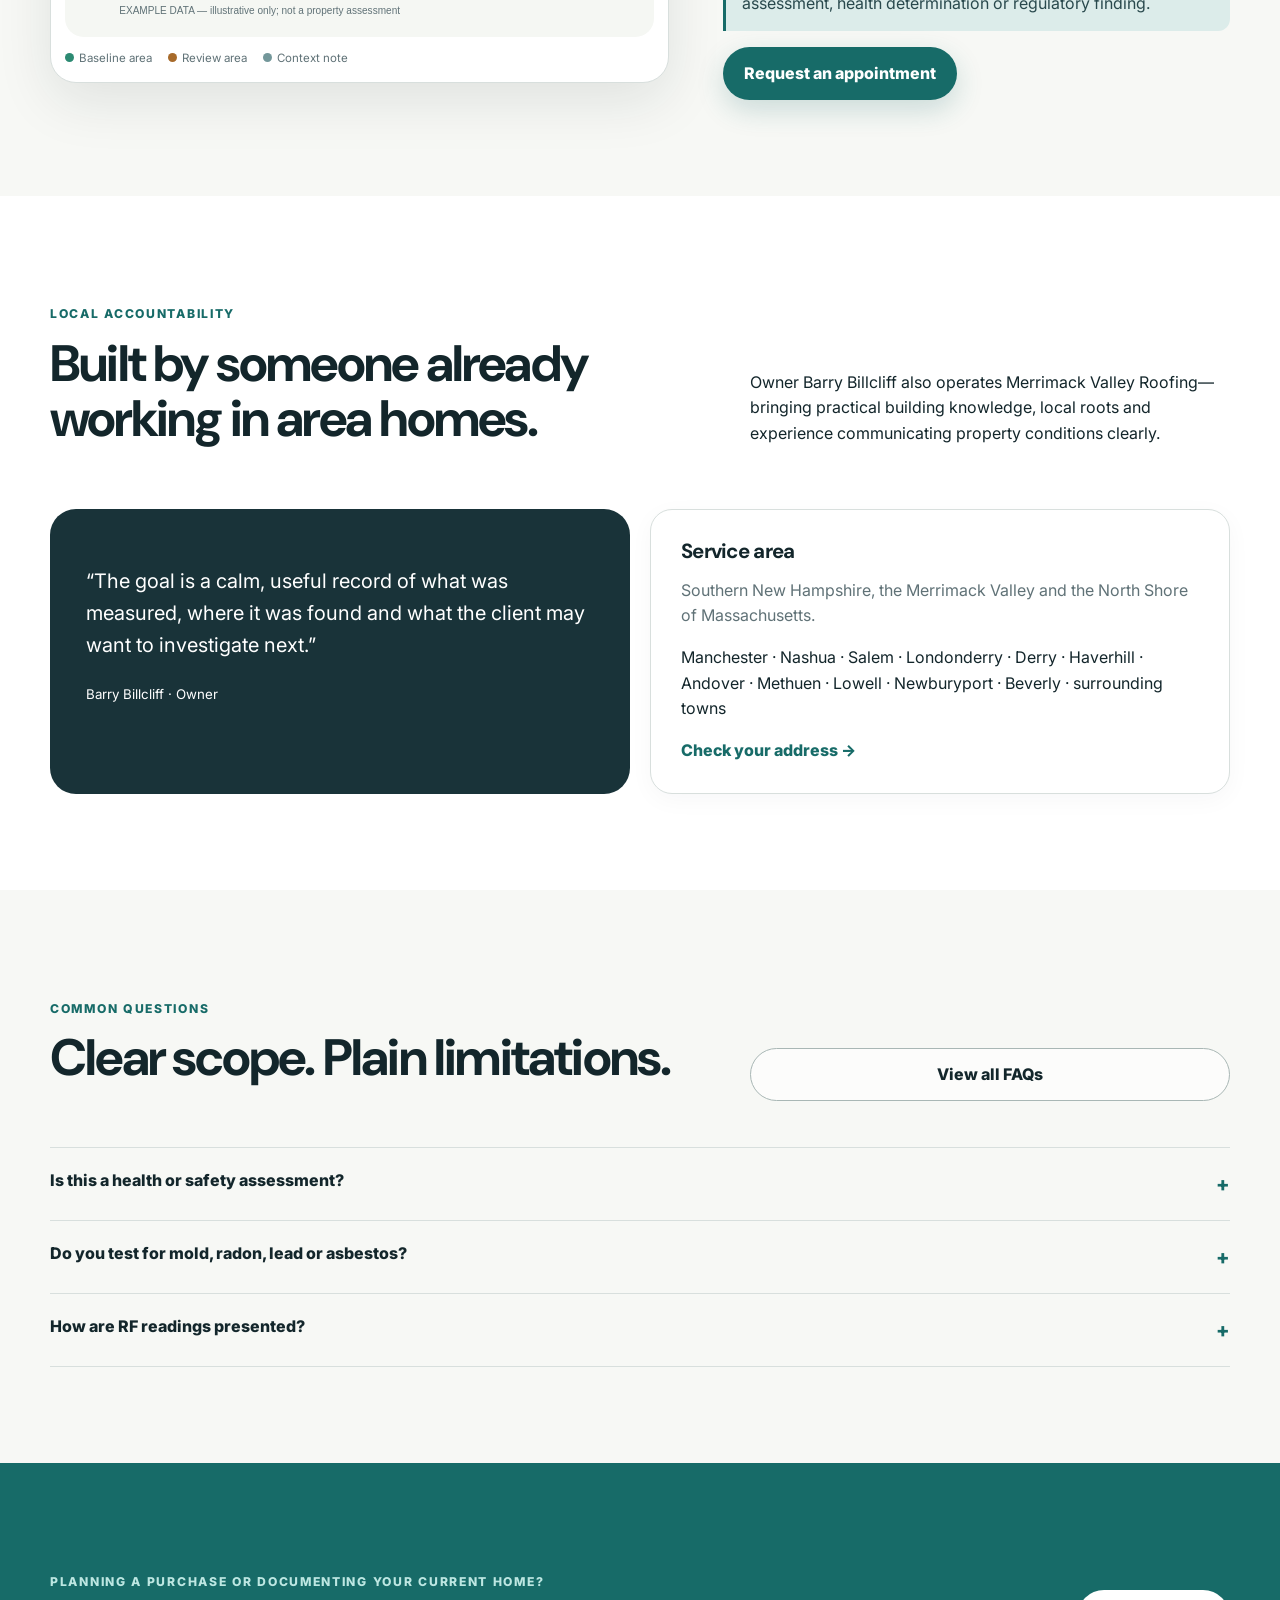
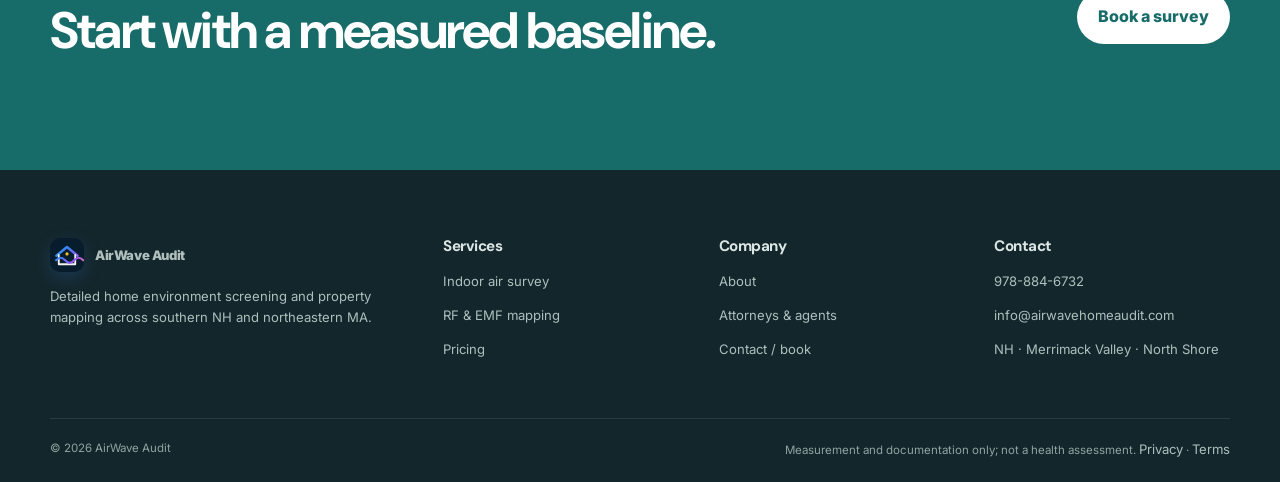
==== commit 8b24a57d: "Add AirWave brand imagery and update pricing" ====
--- a/index.html
+++ b/index.html
@@ -3,6 +3,7 @@
   <head>
     <meta charset="utf-8" />
     <meta name="viewport" content="width=device-width,initial-scale=1" />
+    <link rel="icon" href="/assets/airwave-icon.svg" type="image/svg+xml" />
     <title>AirWave Audit | Home Air, RF & EMF Mapping in NH & MA</title>
     <meta
       name="description"
@@ -149,7 +150,7 @@
                 <li>Room-by-room reading table</li>
                 <li>Optional laboratory kits</li>
               </ul>
-              <p class="price">Packages from <strong>$395</strong></p>
+              <p class="price">Packages from <strong>$1,395</strong></p>
               <a class="btn btn-secondary" href="/air-quality/"
                 >Explore air surveys</a
               >
@@ -167,7 +168,7 @@
                 <li>Instrument and methodology sheet</li>
                 <li>Attorney-ready documentation format</li>
               </ul>
-              <p class="price">Packages from <strong>$495</strong></p>
+              <p class="price">Packages from <strong>$1,495</strong></p>
               <a class="btn btn-secondary" href="/rf-emf/"
                 >Explore property mapping</a
               >
--- a/assets/styles.css
+++ b/assets/styles.css
@@ -11,6 +11,9 @@
   --max: 1180px;
   --radius: 22px;
   --shadow: 0 18px 55px rgba(19, 38, 43, 0.1);
+  --coral: #fb7185;
+  --violet: #8b5cf6;
+  --blue: #3b82f6;
 }
 * {
   box-sizing: border-box;
@@ -122,11 +125,14 @@
 .brand-mark {
   width: 34px;
   height: 34px;
-  border: 2px solid var(--teal);
-  border-radius: 50%;
+  border: 0;
+  border-radius: 10px;
   display: grid;
   place-items: center;
-  color: var(--teal);
+  color: transparent;
+  font-size: 0;
+  background: url("/assets/airwave-icon.svg") center/contain no-repeat;
+  box-shadow: 0 6px 18px rgba(59, 130, 246, 0.2);
 }
 .navlinks {
   margin-left: auto;
@@ -182,13 +188,18 @@
 .hero {
   padding: 105px 0 82px;
   background:
-    radial-gradient(
-      circle at 82% 20%,
-      rgba(23, 107, 104, 0.12),
-      transparent 32%
-    ),
-    linear-gradient(180deg, #fbfcf9, #f1f4f0);
-}
+    linear-gradient(90deg, rgba(4, 20, 34, 0.96) 0%, rgba(6, 28, 46, 0.86) 38%, rgba(6, 28, 46, 0.2) 72%),
+    url("/assets/airwave-hero.webp") center/cover no-repeat;
+  color: #fff;
+  min-height: 720px;
+  display: flex;
+  align-items: center;
+}
+.hero h1 { text-shadow: 0 8px 30px rgba(0,0,0,.28); }
+.hero .eyebrow { color: #76f1e6; }
+.hero .lead { color: #e0edf2; }
+.hero .hero-proof { color: #d3e2e7; }
+.hero .hero-proof i { background: #76f1e6; box-shadow: 0 0 14px #22d3c5; }
 .hero-grid {
   display: grid;
   grid-template-columns: 1.12fr 0.88fr;
@@ -223,7 +234,9 @@
 .instrument-card {
   border-radius: 30px;
   padding: 26px;
-  background: #193339;
+  background: rgba(7, 28, 45, 0.8);
+  backdrop-filter: blur(14px);
+  border: 1px solid rgba(255,255,255,.18);
   color: #fff;
   box-shadow: var(--shadow);
   position: relative;
@@ -332,7 +345,21 @@
 .service-card {
   display: flex;
   flex-direction: column;
-}
+  overflow: hidden;
+  padding-top: 250px;
+  position: relative;
+}
+.service-card::before {
+  content: "";
+  position: absolute;
+  inset: 0 0 auto;
+  height: 220px;
+  background-position: center;
+  background-size: cover;
+}
+.service-card:first-child::before { background-image: linear-gradient(180deg, transparent 55%, rgba(7,28,45,.42)), url("/assets/air-quality.webp"); }
+.service-card:nth-child(2)::before { background-image: linear-gradient(180deg, transparent 55%, rgba(7,28,45,.42)), url("/assets/rf-emf.webp"); }
+.service-card .icon { position: absolute; top: 190px; left: 30px; z-index: 2; background: linear-gradient(135deg, #22d3c5, #3b82f6 55%, #8b5cf6); color: white; box-shadow: 0 10px 25px rgba(59,130,246,.3); }
 .service-card .price {
   margin-top: auto;
   padding-top: 22px;
@@ -668,6 +695,8 @@
   }
   .hero {
     padding-top: 70px;
+    min-height: auto;
+    background-position: 62% center;
   }
   .steps {
     grid-template-columns: 1fr 1fr;
